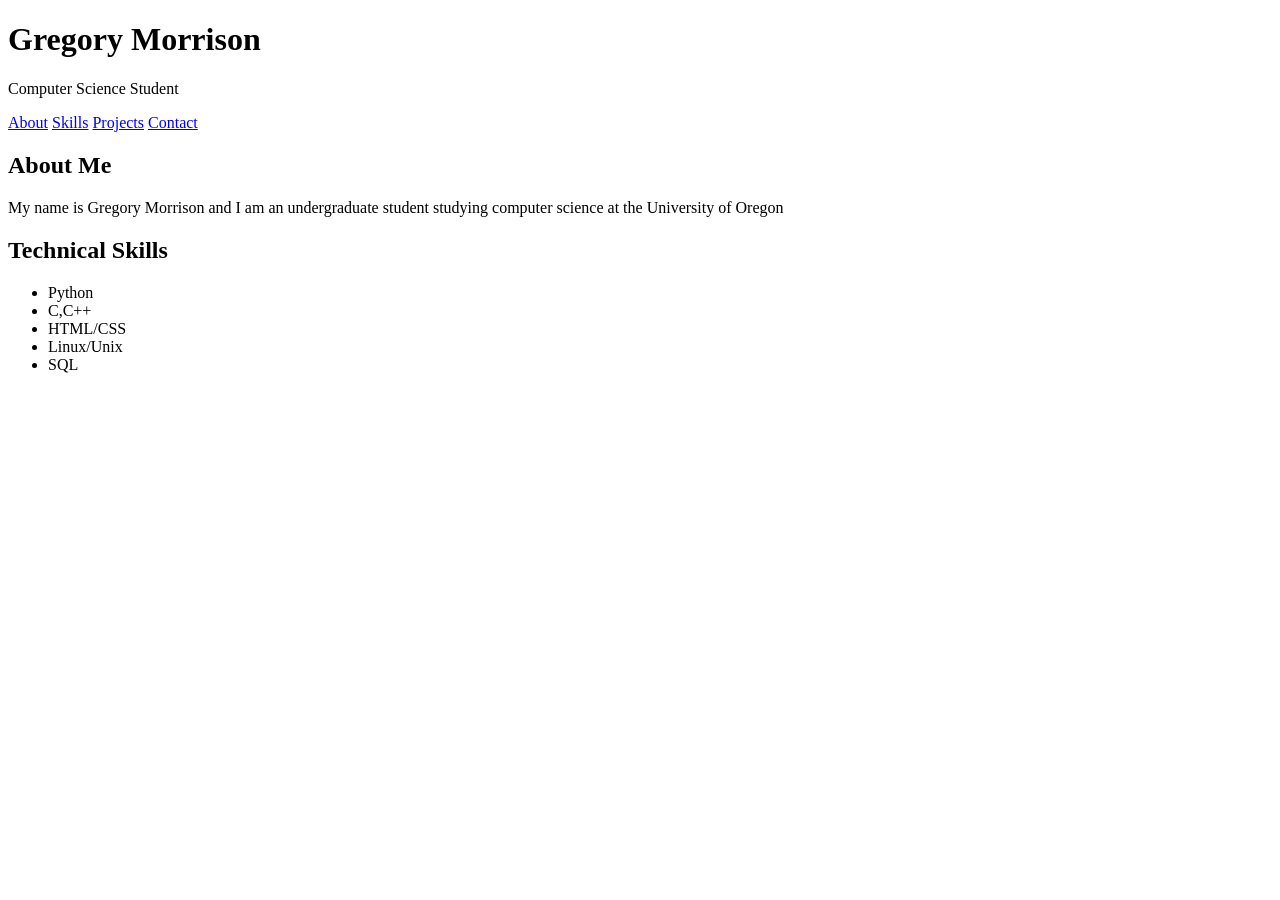
==== personal_website/index.html @ 9dae344a "Added stuff to html and css added title formatting in css and more body stuff in html" ====
<!DOCTYPE html>
<html>
    <head>
        <meta charset = "UTF-8"> 

        <meta name="viewport" content="width=device-width, initial-scale=1.0">

        <title> Gregory Morrison | Portfolio</title>

        <link rel="stylesheet" href="styles.css">

    </head>
    <body>
        <header>
            <h1> Gregory Morrison </h1>
            <p> Computer Science Student</p>
        </header>

        <nav>
            <a href="#about">About</a>
            <a href="#skills">Skills</a>
            <a href="#projects">Projects</a>
            <a href="#contact">Contact</a>
        </nav>

        <main>
            <section id="about">
                <h2>About Me</h2>
                <p>My name is Gregory Morrison and I am an undergraduate student studying computer science at the University of Oregon</p>
            </section>

            <section id="skills">
                <h2>Technical Skills</h2>
                <ul>
                    <li>Python</li>
                    <li>C,C++</li>
                    <li>HTML/CSS</li>
                    <li>Linux/Unix</li>
                    <li>SQL</li>
                </ul>

            </section>

            <section id="projects">

            </section>

            <section id="contact">

            </section>
        </main>

    </body>
</html>
---- personal_website/styles.css ----
.project-card {
  background: #020617;
  border: 1px solid #1f2937;
  border-radius: 0.75rem;
  padding: 1rem;
  margin-bottom: 1rem;
}

.project-card h3 {
  margin-bottom: 0.3rem;
}

.project-card p {
  margin-bottom: 0.5rem;
  color: #d1d5db;
}

.project-card a {
  color: #38bdf8;
  text-decoration: none;
  font-size: 0.95rem;
}

.project-card a:hover {
  text-decoration: underline;
}
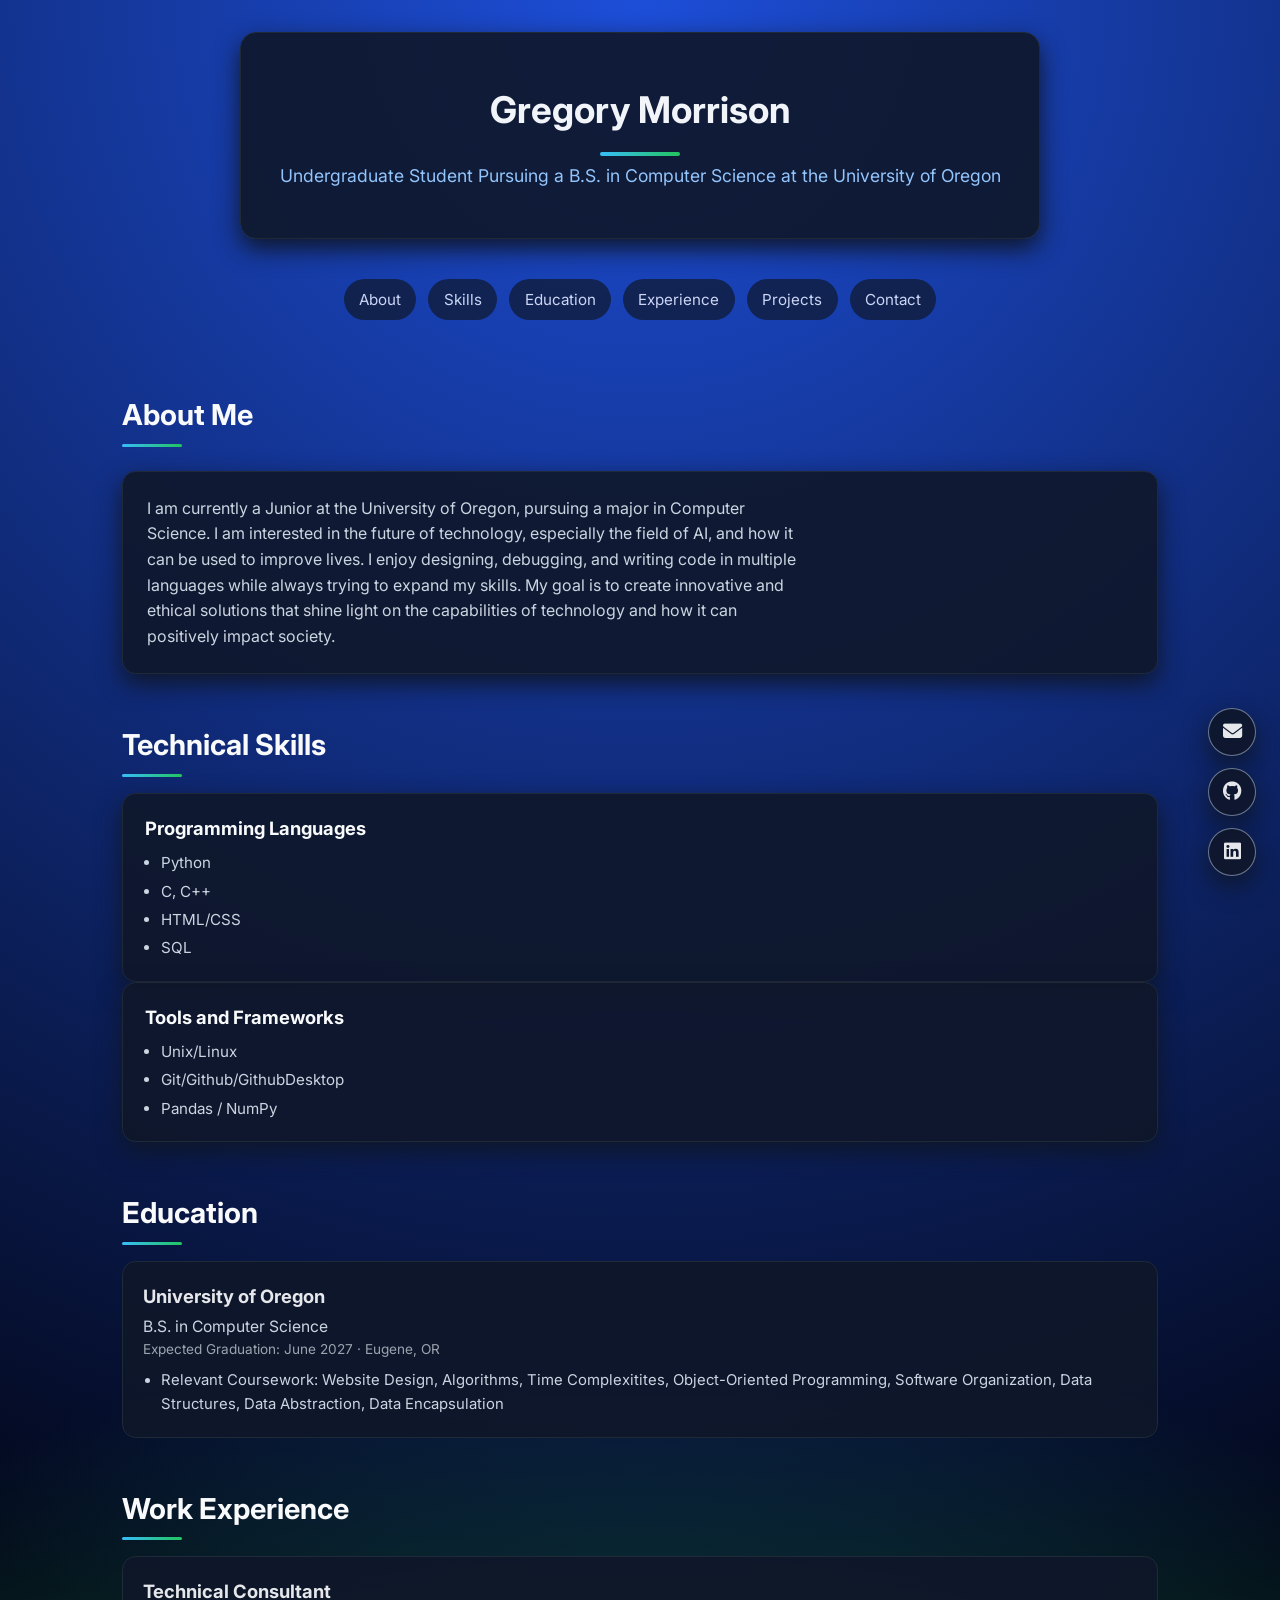
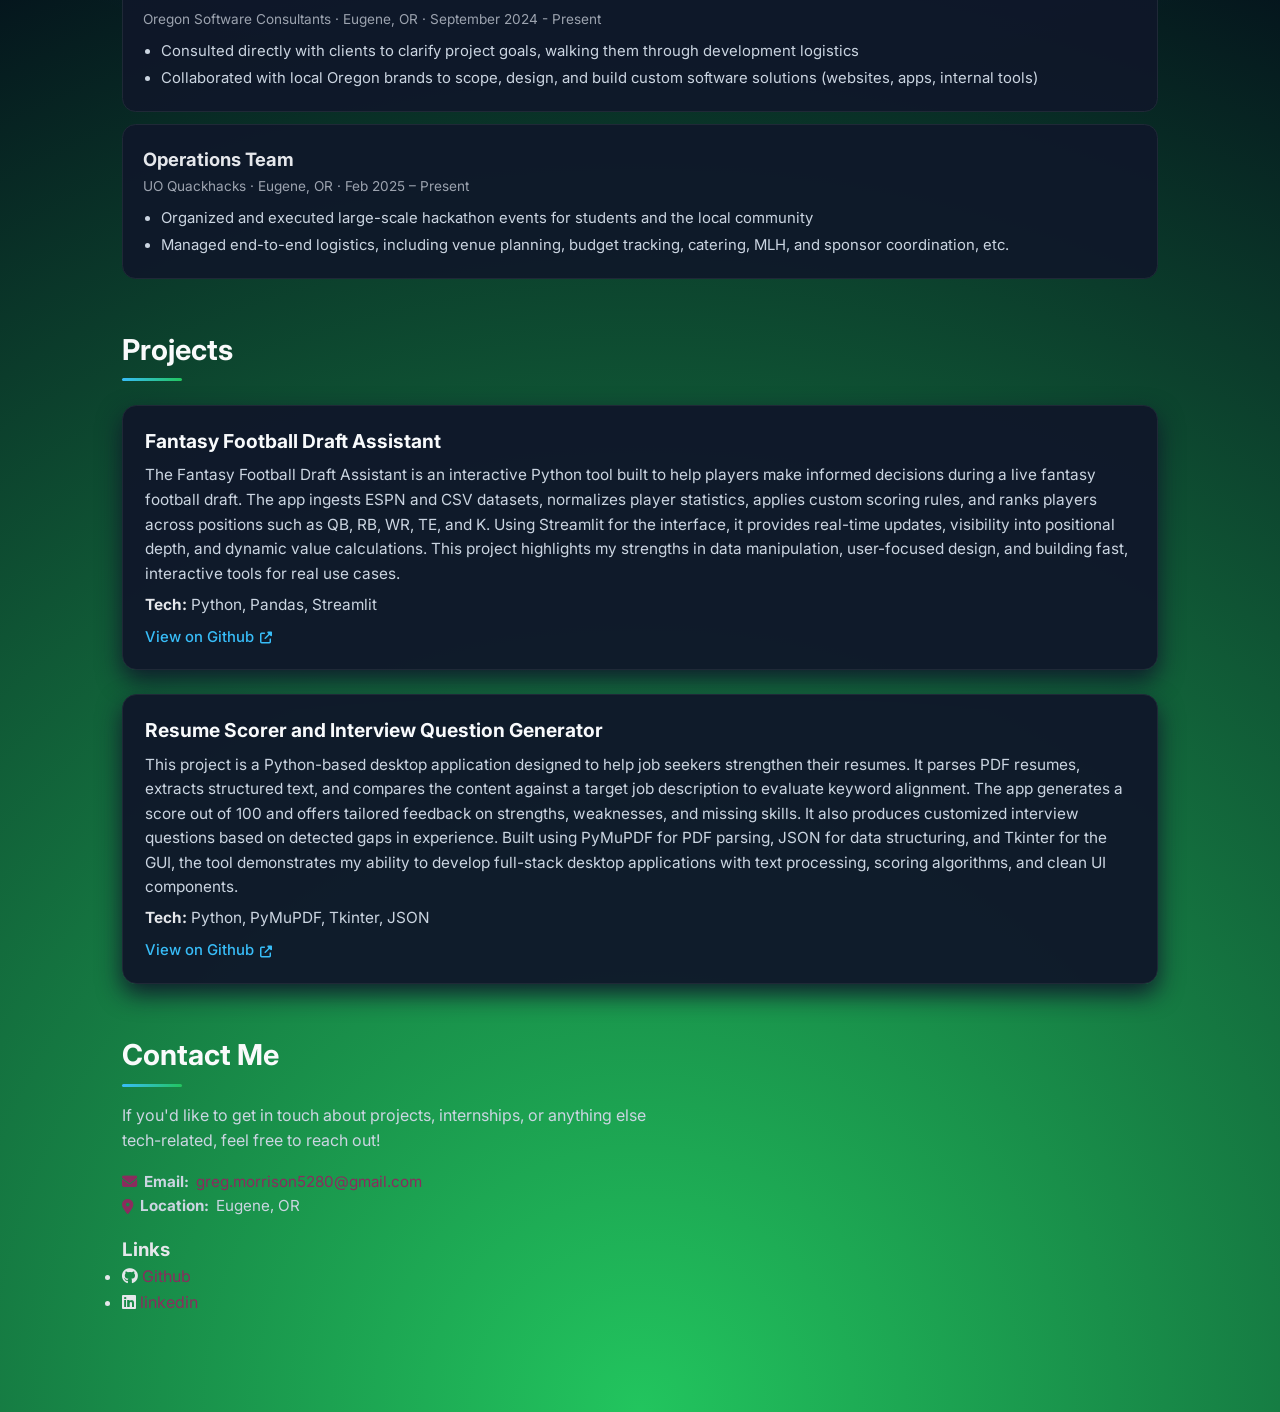
==== commit 1e3dc5e0: "Edited index.html and styles.css Put index.html into personal_website All visuals in css complete" ====
--- a/personal_website/index.html
+++ b/personal_website/index.html
@@ -2,23 +2,25 @@
 <html>
     <head>
         <meta charset = "UTF-8"> 
-
         <meta name="viewport" content="width=device-width, initial-scale=1.0">
-
         <title> Gregory Morrison | Portfolio</title>
 
-        <link rel="stylesheet" href="styles.css">
+        <link rel="stylesheet" href="https://cdnjs.cloudflare.com/ajax/libs/font-awesome/6.5.0/css/all.min.css">
+        <link href="https://fonts.googleapis.com/css2?family=Inter:wght@400;500;600;700&display=swap" rel="stylesheet">
+         <link rel="stylesheet" href="styles.css">
 
     </head>
     <body>
-        <header>
+        <header class="hero-header">
             <h1> Gregory Morrison </h1>
-            <p> Computer Science Student</p>
+            <p> Undergraduate Student Pursuing a B.S. in Computer Science at the University of Oregon </p>
         </header>
 
-        <nav>
+        <nav class="nav-links">
             <a href="#about">About</a>
             <a href="#skills">Skills</a>
+            <a href="#education">Education</a>
+            <a href="#experience">Experience</a>
             <a href="#projects">Projects</a>
             <a href="#contact">Contact</a>
         </nav>
@@ -26,29 +28,134 @@
         <main>
             <section id="about">
                 <h2>About Me</h2>
-                <p>My name is Gregory Morrison and I am an undergraduate student studying computer science at the University of Oregon</p>
+                <div class="about-card">
+                    <p>I am currently a Junior at the University of Oregon, pursuing a major in Computer Science. 
+                I am interested in the future of technology, especially the field of AI, and how it can be used to improve lives. 
+                I enjoy designing, debugging, and writing code in multiple languages while always trying to expand my skills. 
+                My goal is to create innovative and ethical solutions that shine light on the capabilities of technology and how it can positively impact society.
+                   </p>
+                </div>
             </section>
 
             <section id="skills">
                 <h2>Technical Skills</h2>
+
+                <div class="skill-grid-match">
+
+                <div class="skill-card-match">
+                    <h3>Programming Languages</h3>
                 <ul>
                     <li>Python</li>
-                    <li>C,C++</li>
+                    <li>C, C++</li>
                     <li>HTML/CSS</li>
-                    <li>Linux/Unix</li>
                     <li>SQL</li>
                 </ul>
+            </div>
 
+            <div class="skill-card-match">
+                <h3>Tools and Frameworks</h3>
+                <ul>
+                    <li>Unix/Linux</li>
+                    <li>Git/Github/GithubDesktop</li>
+                    <li>Pandas / NumPy</li>
+                </ul>
+            </div>
             </section>
 
+            <section id="education">
+                <h2>Education</h2>
+
+                <div class="edu-item">
+                    <h3>University of Oregon</h3>
+                    <p class="edu-degree">B.S. in Computer Science</p>
+                    <p class="edu-meta">Expected Graduation: June 2027 · Eugene, OR</p>
+                    <ul>
+                        <li>Relevant Coursework: Website Design, Algorithms, Time Complexitites, Object-Oriented Programming, Software Organization, Data Structures, Data Abstraction, Data Encapsulation </li>
+                    </ul>
+                </div>
+            </section>
+
+            <section id="experience">
+                <h2>Work Experience</h2>
+
+                <div class="exp-item">
+                    <h3>Technical Consultant</h3>
+                    <p class="exp-meta">Oregon Software Consultants · Eugene, OR · September 2024 - Present</p>
+                    <ul>
+                        <li>Consulted directly with clients to clarify project goals, walking them through development logistics</li>
+                        <li>Collaborated with local Oregon brands to scope, design, and build custom software solutions (websites, apps, internal tools)</li>
+                    </ul>
+                </div>
+
+                <div class="exp-item">
+                    <h3>Operations Team</h3>
+                    <p class="exp-meta">UO Quackhacks · Eugene, OR · Feb 2025 – Present</p>
+                    <ul>
+                        <li>Organized and executed large-scale hackathon events for students and the local community</li>
+                        <li>Managed end-to-end logistics, including venue planning, budget tracking, catering, MLH, and sponsor coordination, etc.</li>
+                    </ul>
+                </div>
+            </section>
+
+
             <section id="projects">
+                <h2>Projects</h2>
 
+                <div class="project-card">
+                    <h3>Fantasy Football Draft Assistant</h3>
+                    <p>The Fantasy Football Draft Assistant is an interactive Python tool built to help players make informed decisions during a live fantasy football draft. The app ingests ESPN and CSV datasets, normalizes player statistics, applies custom scoring rules, and ranks players across positions such as QB, RB, WR, TE, and K. Using Streamlit for the interface, it provides real-time updates, visibility into positional depth, and dynamic value calculations. This project highlights my strengths in data manipulation, user-focused design, and building fast, interactive tools for real use cases.</p>
+                    <p><strong>Tech: </strong> Python, Pandas, Streamlit</p>
+                    <a href="https://github.com/Gregmorr/FantasyFootballChatBot.git" target="_blank">View on Github</a>
+                </div>
+
+                <div class="project-card">
+                    <h3>Resume Scorer and Interview Question Generator</h3>
+                    <p>This project is a Python-based desktop application designed to help job seekers strengthen their resumes. It parses PDF resumes, extracts structured text, and compares the content against a target job description to evaluate keyword alignment. The app generates a score out of 100 and offers tailored feedback on strengths, weaknesses, and missing skills. It also produces customized interview questions based on detected gaps in experience. Built using PyMuPDF for PDF parsing, JSON for data structuring, and Tkinter for the GUI, the tool demonstrates my ability to develop full-stack desktop applications with text processing, scoring algorithms, and clean UI components.</p>
+                    <p><strong>Tech: </strong>Python, PyMuPDF, Tkinter, JSON</p>
+                    <a href="https://github.com/Tyrost/Resume-Builder-UO-Hackathon.git" target="_blank">View on Github</a>
+                </div>
             </section>
 
             <section id="contact">
+                <h2>Contact Me</h2>
+                <p>If you'd like to get in touch about projects, internships, or anything else tech-related, feel free to reach out!</p>
+                <div class="contact-info">
+                    
+                    <p>
+                        <i class="fa-solid fa-envelope"></i>
+                        <strong>Email: </strong> <a href="mailto:greg.morrison5280@gmail.com">greg.morrison5280@gmail.com</a></p>
+
+                    <p>
+                        <i class="fa-solid fa-location-dot"></i>
+                        <strong>Location: </strong> Eugene, OR</p>
+                </div>
+
+                <div class="social-info">
+                    <h3>Links</h3>
+                    <ul>
+                        <li>
+                            <i class="fa-brands fa-github"></i>
+                            <a href="https://github.com/Gregmorr" target="_blank">Github</a></li>
+                        <li>
+                            <i class="fa-brands fa-linkedin"></i>
+                            <a href="www.linkedin.com/in/gregmorrison12" target="_blank">linkedin</a></li>
+                    </ul>
+
+                </div>
+
 
             </section>
         </main>
-
+        <div class="floating-links">
+            <a href="#contact" class="fab" title="Contact">
+                <i class="fa-solid fa-envelope"></i>
+            </a>
+            <a href="https://github.com/Gregmorr" class="fab" target="_blank" title="GitHub">
+                <i class="fa-brands fa-github"></i>
+            </a>
+            <a href="https://www.linkedin.com/in/gregmorrison12/" class="fab" target="_blank" title="LinkedIn">
+                <i class="fa-brands fa-linkedin"></i>
+            </a>
+        </div>
     </body>
 </html>
--- a/personal_website/styles.css
+++ b/personal_website/styles.css
@@ -1,26 +1,686 @@
-.project-card {
-  background: #020617;
-  border: 1px solid #1f2937;
-  border-radius: 0.75rem;
-  padding: 1rem;
-  margin-bottom: 1rem;
-}
-
-.project-card h3 {
-  margin-bottom: 0.3rem;
-}
-
-.project-card p {
-  margin-bottom: 0.5rem;
-  color: #d1d5db;
-}
-
-.project-card a {
+/* ============================
+   GLOBAL / RESET
+   ============================ */
+
+* {
+  margin: 0;
+  padding: 0;
+  box-sizing: border-box;
+}
+
+html {
+  scroll-behavior: smooth;
+}
+
+body {
+  font-family: "Inter", system-ui, -apple-system, BlinkMacSystemFont, "Segoe UI", sans-serif;
+  background:
+    radial-gradient(circle at top, #1d4ed8 0, transparent 55%),
+    radial-gradient(circle at bottom, #22c55e 0, transparent 55%),
+    #020617;
+  color: #e5e7eb;
+  line-height: 1.6;
+  min-height: 100vh;
+}
+
+/* A simple centered layout */
+header.site-header,
+main,
+footer.site-footer {
+  max-width: 1100px;
+  margin: 0 auto;
+  padding: 0 1.5rem;
+}
+
+/* Links */
+a {
   color: #38bdf8;
   text-decoration: none;
+}
+
+a:hover {
+  text-decoration: underline;
+}
+
+/* Section spacing */
+.section,
+#about,
+#skills,
+#education,
+#experience,
+#projects,
+#contact {
+  margin-top: 3.0rem;
+  margin-bottom: 3.0rem;
+}
+
+.section h2,
+#about h2,
+#skills h2,
+#education h2,
+#experience h2,
+#projects h2,
+#contact h2 {
+  font-size: 1.8rem;
+  margin-bottom: 1rem;
+  color: #f9fafb;
+  position: relative;
+}
+
+.section h2::after,
+#about h2::after,
+#skills h2::after,
+#education h2::after,
+#experience h2::after,
+#projects h2::after,
+#contact h2::after {
+  content: "";
+  display: block;
+  width: 60px;
+  height: 3px;
+  background: linear-gradient(to right, #38bdf8, #22c55e);
+  border-radius: 999px;
+  margin-top: 0.35rem;
+}
+
+
+/* ============================
+   HEADER & NAV
+   ============================ */
+
+.site-header {
+  position: sticky;
+  top: 0;
+  z-index: 50;
+  backdrop-filter: blur(14px);
+  background: rgba(15, 23, 42, 0.92);
+  border-bottom: 1px solid rgba(148, 163, 184, 0.35);
+  padding: 1rem 1.5rem;
+  display: flex;
+  flex-direction: column;
+  gap: 0.5rem;
+}
+
+.site-header h1 {
+  font-size: 1.9rem;
+  font-weight: 700;
+}
+
+.site-header p {
+  color: #9ca3af;
   font-size: 0.95rem;
+}
+
+.site-header nav {
+  margin-top: 0.5rem;
+  display: flex;
+  flex-wrap: wrap;
+  gap: 0.75rem;
+}
+
+.site-header nav a {
+  font-size: 0.9rem;
+  padding: 0.4rem 0.75rem;
+  border-radius: 999px;
+  background: rgba(15, 23, 42, 0.7);
+  border: 1px solid transparent;
+  color: #cbd5f5;
+  text-decoration: none;
+  transition: all 0.2s ease;
+}
+
+.site-header nav a:hover {
+  border-color: rgba(148, 163, 184, 0.7);
+  background: rgba(15, 23, 42, 1);
+}
+
+/* Larger screens: header row layout */
+@media (min-width: 768px) {
+  .site-header {
+    padding: 1rem 0;
+    flex-direction: row;
+    align-items: center;
+    justify-content: space-between;
+  }
+
+  header.site-header,
+  main,
+  footer.site-footer {
+    padding: 0 2rem;
+  }
+}
+
+/* ============================
+   MAIN LAYOUT
+   ============================ */
+
+main {
+  padding-top: 1.5rem;
+  padding-bottom: 3rem;
+}
+
+/* About Section */
+#about p {
+  max-width: 650px;
+  color: #cbd5e1;
+}
+
+/* ============================
+   SKILLS
+   ============================ */
+
+.skills-grid {
+  display: grid;
+  gap: 1rem;
+  grid-template-columns: repeat(auto-fit, minmax(220px, 1fr));
+}
+
+.skill-card {
+  background: rgba(15, 23, 42, 0.9);
+  border: 1px solid #1f2937;
+  border-radius: 0.85rem;
+  padding: 1rem;
+  box-shadow: 0 8px 20px rgba(15, 23, 42, 0.9);
+  transition: all 0.2s ease;
+}
+
+.skill-card:hover {
+  border-color: #38bdf8;
+  transform: translateY(-3px);
+  box-shadow: 0 12px 26px rgba(15, 23, 42, 0.9);
+}
+
+.skill-card h3 {
+  font-size: 1.1rem;
+  margin-bottom: 0.4rem;
+}
+
+.skill-card ul {
+  list-style: none;
+  font-size: 0.93rem;
+  color: #cbd5e1;
+}
+
+.skill-card li {
+  margin-bottom: 0.2rem;
+}
+
+/* ============================
+   PROJECTS
+   ============================ */
+
+#projects {
+  margin-top: 2.5rem;
+}
+
+#projects h2 {
+  margin-bottom: 1.5rem;
+}
+
+/* Project Card */
+.project-card {
+  background: rgba(15, 23, 42, 0.95);
+  border: 1px solid #1f2937;
+  border-radius: 0.9rem;
+  padding: 1.25rem 1.4rem;
+  margin-bottom: 1.5rem;
+  box-shadow: 0 10px 24px rgba(15, 23, 42, 0.95);
+  transition: all 0.25s ease;
+}
+
+.project-card:hover {
+  border-color: #38bdf8;
+  box-shadow: 0 18px 36px rgba(15, 23, 42, 1);
+  transform: translateY(-3px);
+}
+
+.project-card h3 {
+  color: #f8fafc;
+  margin-bottom: 0.4rem;
+  font-size: 1.2rem;
+}
+
+.project-card p {
+  color: #cbd5e1;
+  margin-bottom: 0.4rem;
+  font-size: 0.96rem;
+}
+
+.project-card p strong {
+  color: #e5e7eb;
+}
+
+.project-card a {
+  display: inline-flex;
+  align-items: center;
+  gap: 0.35rem;
+  color: #38bdf8;
+  font-size: 0.93rem;
+  font-weight: 500;
+  text-decoration: none;
+}
+
+.project-card a::after {
+  content: "\f35d"; /* fa-arrow-up-right-from-square */
+  font-family: "Font Awesome 6 Free";
+  font-weight: 900;
+  font-size: 0.75rem;
 }
 
 .project-card a:hover {
   text-decoration: underline;
 }
+
+/* ============================
+   EDUCATION
+   ============================ */
+
+.edu-item {
+  background: rgba(15, 23, 42, 0.9);
+  border: 1px solid #1f2937;
+  border-radius: 0.85rem;
+  padding: 1.25rem;
+  margin-top: 0.75rem;
+}
+
+.edu-item h3 {
+  font-size: 1.15rem;
+  margin-bottom: 0.2rem;
+}
+
+.edu-degree {
+  color: #cbd5e1;
+  font-size: 0.98rem;
+}
+
+.edu-meta {
+  color: #9ca3af;
+  font-size: 0.85rem;
+  margin-bottom: 0.5rem;
+}
+
+.edu-item ul {
+  list-style: disc;
+  margin-left: 1.1rem;
+  color: #cbd5e1;
+  font-size: 0.93rem;
+}
+
+/* ============================
+   EXPERIENCE
+   ============================ */
+
+.exp-item {
+  background: rgba(15, 23, 42, 0.9);
+  border: 1px solid #1f2937;
+  border-radius: 0.85rem;
+  padding: 1.25rem;
+  margin-top: 0.75rem;
+}
+
+.exp-item h3 {
+  font-size: 1.15rem;
+  margin-bottom: 0.15rem;
+}
+
+.exp-meta {
+  color: #9ca3af;
+  font-size: 0.85rem;
+  margin-bottom: 0.55rem;
+}
+
+.exp-item ul {
+  list-style: disc;
+  margin-left: 1.1rem;
+  color: #cbd5e1;
+  font-size: 0.93rem;
+}
+
+.exp-item li + li {
+  margin-top: 0.2rem;
+}
+
+/* ============================
+   CONTACT
+   ============================ */
+
+#contact p {
+  color: #cbd5e1;
+  max-width: 550px;
+}
+
+.contact-info {
+  margin: 1rem 0;
+}
+
+.contact-info p {
+  display: flex;
+  align-items: center;
+  gap: 0.45rem;
+  font-size: 0.95rem;
+}
+
+.contact-info i {
+  /* use darker complementary accent for contact icons to pair with light green background */
+  color: #8B2C5E;
+}
+
+.social-links {
+  margin-top: 0.75rem;
+}
+
+.social-links h3 {
+  font-size: 1rem;
+  margin-bottom: 0.4rem;
+}
+
+.social-links ul {
+  list-style: none;
+  display: flex;
+  flex-wrap: wrap;
+  gap: 0.75rem;
+}
+
+.social-links li {
+  display: flex;
+  align-items: center;
+  gap: 0.35rem;
+  font-size: 0.95rem;
+}
+
+.social-links i {
+  /* use darker complementary accent for social icons (GitHub / LinkedIn) */
+  color: #8B2C5E;
+}
+
+/* Contact-specific link colors: override global link color only inside the contact section */
+#contact a,
+#contact .contact-info a,
+#contact .social-links a {
+  color: #8B2C5E;
+  text-decoration: none;
+}
+
+#contact a:hover,
+#contact .contact-info a:hover,
+#contact .social-links a:hover {
+  color: #bf6aa0; /* lighter complementary hover */
+  text-decoration: underline;
+}
+
+/* ============================
+   FOOTER
+   ============================ */
+
+.site-footer {
+  max-width: 1100px;
+  margin: 0 auto;
+  padding: 1rem 1.5rem 2rem;
+  border-top: 1px solid rgba(148, 163, 184, 0.3);
+  color: #9ca3af;
+  font-size: 0.85rem;
+  text-align: center;
+}
+
+/* ============================
+   FLOATING ACTION BUTTONS
+   ============================ */
+
+.floating-links {
+  position: fixed;
+  right: 1.5rem;
+  bottom: 1.5rem;
+  display: flex;
+  flex-direction: column;
+  gap: 0.75rem;
+  z-index: 100;
+}
+
+.fab {
+  width: 3rem;
+  height: 3rem;
+  border-radius: 999px;
+  display: inline-flex;
+  align-items: center;
+  justify-content: center;
+  background: rgba(15, 23, 42, 0.9);
+  border: 1px solid rgba(148, 163, 184, 0.7);
+  box-shadow: 0 10px 25px rgba(15, 23, 42, 0.95);
+  color: #e5e7eb;
+  text-decoration: none;
+  transition: all 0.2s ease;
+}
+
+.fab:hover {
+  transform: translateY(-2px) scale(1.03);
+  border-color: #38bdf8;
+  box-shadow: 0 16px 32px rgba(15, 23, 42, 0.95);
+  color: #38bdf8;
+}
+
+.fab i {
+  font-size: 1.2rem;
+}
+
+/* Hide floating buttons on very small screens if you want */
+@media (max-width: 480px) {
+  .floating-links {
+    right: 1rem;
+    bottom: 1rem;
+  }
+}
+
+/* ====== Glow Hover Effect for Cards ====== */
+
+.project-card:hover,
+.skill-card:hover,
+.edu-item:hover,
+.exp-item:hover {
+  border-color: #38bdf8;
+  box-shadow:
+    0 0 10px rgba(56, 189, 248, 0.35),
+    0 0 25px rgba(56, 189, 248, 0.25),
+    0 0 45px rgba(56, 189, 248, 0.15);
+  transform: translateY(-4px);
+}
+
+
+/* ====== Glow Effect for Floating Buttons ====== */
+.fab:hover {
+  box-shadow:
+    0 0 12px rgba(56, 189, 248, 0.55),
+    0 0 28px rgba(56, 189, 248, 0.35),
+    0 0 42px rgba(56, 189, 248, 0.25);
+}
+
+/* ====== Glow for Navigation Buttons ====== */
+.site-header nav a:hover {
+  color: #38bdf8;
+  background: rgba(15, 23, 42, 0.95);
+  border-color: #38bdf8;
+  box-shadow:
+    0 0 10px rgba(56, 189, 248, 0.4),
+    0 0 20px rgba(56, 189, 248, 0.2);
+}
+
+/* ====== Glow for Icons in Contact Section ====== */
+.social-links li:hover i,
+.contact-info p:hover i {
+  color: #38bdf8;
+  text-shadow:
+    0 0 6px rgba(56, 189, 248, 0.7),
+    0 0 14px rgba(56, 189, 248, 0.4);
+}
+
+/* ============================
+   HERO / TITLE SECTION
+   ============================ */
+
+.hero-header {
+  text-align: center;
+  padding: 3rem 1rem;
+  margin: 2rem auto;
+  max-width: 800px;
+  background: rgba(15, 23, 42, 0.9);
+  border: 1px solid #1f2937;
+  border-radius: 1rem;
+  box-shadow: 0 10px 24px rgba(15, 23, 42, 1);
+  transition: all 0.25s ease;
+}
+
+.hero-header:hover {
+  border-color: #38bdf8;
+  box-shadow:
+    0 0 10px rgba(56, 189, 248, 0.35),
+    0 0 25px rgba(56, 189, 248, 0.25),
+    0 0 45px rgba(56, 189, 248, 0.15);
+}
+
+.hero-header h1 {
+  font-size: 2.3rem;
+  color: #f1f5f9;
+  margin-bottom: 0.4rem;
+}
+
+.hero-header h1::after {
+  content: "";
+  display: block;
+  width: 80px;
+  height: 4px;
+  margin: 0.75rem auto 0;
+  background: linear-gradient(to right, #38bdf8, #22c55e);
+  border-radius: 999px;
+}
+
+
+.hero-header p {
+  font-size: 1.1rem;
+  color: #93c5fd;
+}
+
+/* ============================
+   ABOUT ME (MATCH CARD STYLE)
+   ============================ */
+
+.about-card {
+  background: rgba(15, 23, 42, 0.9);
+  border: 1px solid #1f2937;
+  border-radius: 0.85rem;
+  padding: 1.5rem;
+  margin-top: 1.5rem;
+  box-shadow: 0 10px 24px rgba(15, 23, 42, 1);
+  transition: all 0.25s ease;
+}
+
+.about-card:hover {
+  border-color: #38bdf8;
+  box-shadow:
+    0 0 10px rgba(56, 189, 248, 0.35),
+    0 0 25px rgba(56, 189, 248, 0.25),
+    0 0 45px rgba(56, 189, 248, 0.15);
+}
+
+.about-card p {
+  color: #cbd5e1;
+  font-size: 1rem;
+  line-height: 1.6;
+}
+
+/* ============================
+   TECHNICAL SKILLS — GRID MATCH
+   ============================ */
+
+.skill-section {
+  display: grid;
+  gap: 1.5rem;
+  grid-template-columns: repeat(auto-fit, minmax(260px, 1fr));
+  /* spacing handled by the #skills section rule to keep headers consistent */
+  margin-top: 0;
+}
+
+/* ============================
+   CENTERED NAVIGATION LINKS
+   ============================ */
+
+.nav-links {
+  display: flex;
+  justify-content: center;   /* <-- centers all nav buttons */
+  flex-wrap: wrap;
+  gap: 0.75rem;
+  width: 100%;
+  margin: 0 auto;
+  padding-top: 0.5rem;
+}
+
+.nav-links a {
+  text-decoration: none;
+  padding: 0.45rem 0.9rem;
+  background: rgba(15, 23, 42, 0.7);
+  color: #cbd5f5;
+  border-radius: 999px;
+  border: 1px solid transparent;
+  font-size: 0.95rem;
+  transition: all 0.2s ease;
+}
+
+.nav-links a:hover {
+  border-color: #38bdf8;
+  box-shadow:
+    0 0 10px rgba(56, 189, 248, 0.35),
+    0 0 25px rgba(56, 189, 248, 0.25),
+    0 0 45px rgba(56, 189, 248, 0.15);
+  color: #38bdf8;
+}
+
+/* ============================
+   TECHNICAL SKILLS (MATCH CARDS)
+   ============================ */
+
+.skills-grid-match {
+  display: grid;
+  gap: 1.5rem;
+  margin-top: 1.5rem;
+  grid-template-columns: repeat(auto-fit, minmax(260px, 1fr));
+}
+
+.skill-card-match {
+  background: rgba(15, 23, 42, 0.9);
+  border: 1px solid #1f2937;
+  border-radius: 0.85rem;
+  padding: 1.25rem 1.4rem;
+  box-shadow: 0 10px 24px rgba(15, 23, 42, 1);
+  transition: all 0.25s ease;
+}
+
+/* Hover glow */
+.skill-card-match:hover {
+  border-color: #38bdf8;
+  box-shadow:
+    0 0 10px rgba(56, 189, 248, 0.35),
+    0 0 25px rgba(56, 189, 248, 0.25),
+    0 0 45px rgba(56, 189, 248, 0.15);
+  transform: translateY(-4px);
+}
+
+.skill-card-match h3 {
+  font-size: 1.15rem;
+  margin-bottom: 0.5rem;
+  color: #f8fafc;
+}
+
+.skill-card-match ul {
+  list-style: disc;
+  margin-left: 1rem;
+  color: #cbd5e1;
+  font-size: 0.95rem;
+}
+
+.skill-card-match li + li {
+  margin-top: 0.25rem;
+}
+
+
+
+
+
+
